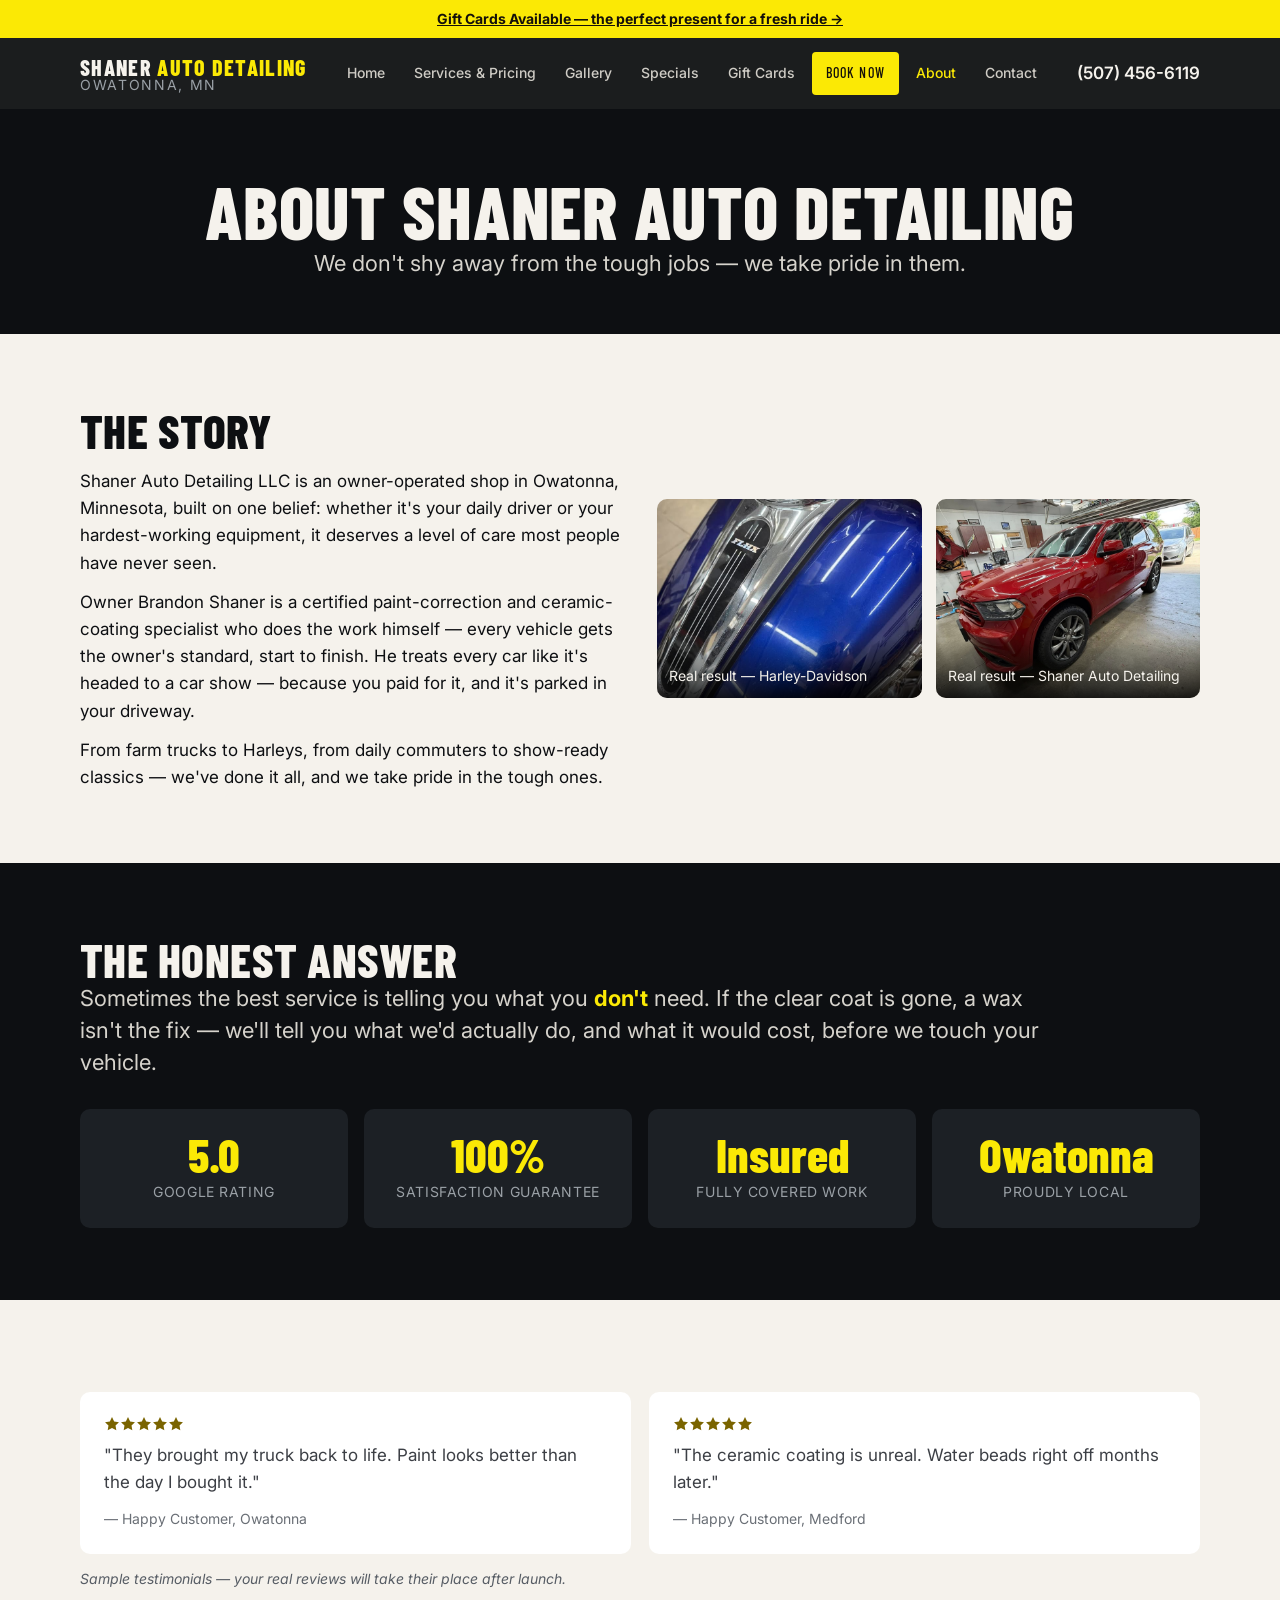
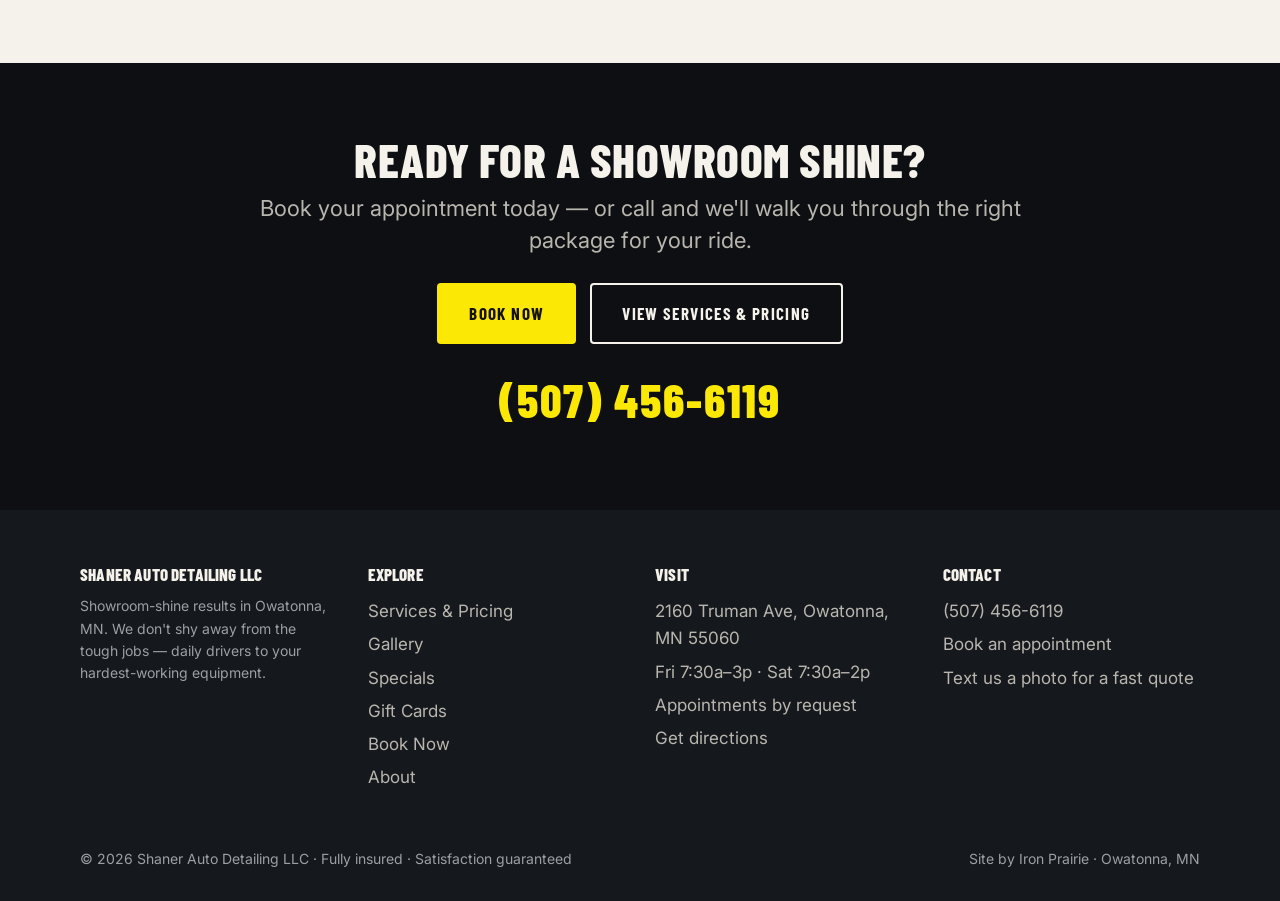
==== about.html @ ca48ada9 "Shaner site — PREVIEW of the taste-audit fixes (noindex, not the production site) Local fixes from t" ====
<!DOCTYPE html>
<html lang="en">
<head>
  <meta name="robots" content="noindex,nofollow">
  <meta name="referrer" content="no-referrer">
<meta charset="UTF-8">
<meta name="viewport" content="width=device-width, initial-scale=1.0">
<title>About Us | Shaner Auto Detailing LLC — Owatonna, MN</title>
<meta name="description" content="Owner-operated auto detailing shop in Owatonna, MN. Brandon Shaner does the work himself. Certified paint correction &amp; ceramic coating specialist. Real results, honest advice.">
<link rel="canonical" href="https://davebunn1.github.io/shaner-auto-detailing-website/about.html">
<meta property="og:title" content="About Us | Shaner Auto Detailing LLC — Owatonna, MN">
<meta property="og:description" content="Owner-operated auto detailing shop in Owatonna, MN. Brandon Shaner does the work himself. Certified paint correction &amp; ceramic coating specialist. Real results, honest advice.">
<meta property="og:type" content="website">
<meta property="og:url" content="https://davebunn1.github.io/shaner-auto-detailing-website/about.html">
<meta property="og:image" content="https://davebunn1.github.io/shaner-auto-detailing-website/images/IMG_6364.JPG">
<meta name="theme-color" content="#0D0F12">
<link rel="preconnect" href="https://fonts.googleapis.com">
<link rel="preconnect" href="https://fonts.gstatic.com" crossorigin>
<link href="https://fonts.googleapis.com/css2?family=Barlow+Condensed:wght@600;700;800&family=Inter:wght@400;500;600&display=swap" rel="stylesheet">
<link rel="stylesheet" href="css/styles.css">
<link rel="icon" href="data:image/svg+xml,<svg xmlns='http://www.w3.org/2000/svg' viewBox='0 0 100 100'><rect width='100' height='100' rx='16' fill='%230D0F12'/><text x='50' y='73' font-family='Arial,Helvetica,sans-serif' font-size='62' font-weight='bold' fill='%23FBE905' text-anchor='middle'>S</text></svg>">
<script type="application/ld+json">
{
  "@context": "https://schema.org",
  "@type": "AutoDetailing",
  "name": "Shaner Auto Detailing LLC",
  "description": "Premium auto detailing, paint correction and ceramic coating in Owatonna, Minnesota.",
  "telephone": "+15074566119",
  "address": { "@type": "PostalAddress", "streetAddress": "2160 Truman Ave", "addressLocality": "Owatonna", "addressRegion": "MN", "postalCode": "55060", "addressCountry": "US" },
  "openingHours": ["Fr 07:30-15:00", "Sa 07:30-14:00"],
  "aggregateRating": { "@type": "AggregateRating", "ratingValue": "5.0", "reviewCount": "4" },
  "sameAs": ["https://www.facebook.com/groups/483912313063211/"]
}
</script>

</head>
<body>
<div class="topbar">
  <a href="gift-cards.html">Gift Cards Available — the perfect present for a fresh ride →</a>
</div>
<header class="site">
  <div class="container nav-wrap">
    <a class="brand" href="index.html">SHANER <span>AUTO DETAILING</span><small>Owatonna, MN</small></a>
    <nav class="main" aria-label="Main">
      <a href="index.html">Home</a>
      <a href="services-pricing.html">Services &amp; Pricing</a>
      <a href="gallery.html">Gallery</a>
      <a href="specials.html">Specials</a>
      <a href="gift-cards.html">Gift Cards</a>
      <a href="book.html" class="btn btn--primary btn-book">Book Now</a>
      <a href="about.html" class="active">About</a>
      <a href="contact.html">Contact</a>
    </nav>
    <div class="header-cta">
      <a class="header-phone" href="tel:+15074566119">(507) 456-6119</a>
      <button class="nav-toggle" aria-label="Menu" aria-expanded="false"><span class="nav-bar" aria-hidden="true"></span><span class="nav-bar" aria-hidden="true"></span><span class="nav-bar" aria-hidden="true"></span></button>
    </div>
  </div>
</header>
<main>
  <section class="page-hero">
    <div class="container">
      <h1 style="color:var(--cream)">About Shaner Auto Detailing</h1>
      <p class="lead" style="color:#d6d3cc">We don't shy away from the tough jobs — we take pride in them.</p>
    </div>
  </section>

  <section class="section--light">
    <div class="container" style="display:grid;grid-template-columns:repeat(auto-fit,minmax(280px,1fr));gap:34px;align-items:center">
      <div>
        <h2>The story</h2>
        <p style="margin-top:14px">Shaner Auto Detailing LLC is an owner-operated shop in Owatonna, Minnesota, built on one belief: whether it's your daily driver or your hardest-working equipment, it deserves a level of care most people have never seen.</p>
        <p style="margin-top:12px">Owner Brandon Shaner is a certified paint-correction and ceramic-coating specialist who does the work himself — every vehicle gets the owner's standard, start to finish. He treats every car like it's headed to a car show — because you paid for it, and it's parked in your driveway.</p>
        <p style="margin-top:12px">From farm trucks to Harleys, from daily commuters to show-ready classics — we've done it all, and we take pride in the tough ones.</p>
      </div>
      <div class="proof-grid" style="grid-template-columns:repeat(auto-fill,minmax(220px,1fr))">
        <figure class="proof-item"><img src="images/IMG_6311.JPG" alt="Harley-Davidson detailed by Shaner Auto Detailing in Owatonna MN" loading="lazy"><figcaption class="proof-cap">Real result — Harley-Davidson</figcaption></figure>
        <figure class="proof-item"><img src="images/IMG_6365.JPG" alt="Real detailing result — Shaner Auto Detailing, Owatonna MN" loading="lazy"><figcaption class="proof-cap">Real result — Shaner Auto Detailing</figcaption></figure>
      </div>
    </div>
  </section>

  <section class="section--dark">
    <div class="container">
      <h2 style="color:var(--cream)">The honest answer</h2>
      <p class="lead" style="color:#d6d3cc;max-width:70ch">Sometimes the best service is telling you what you <b style="color:var(--amber)">don't</b> need. If the clear coat is gone, a wax isn't the fix — we'll tell you what we'd actually do, and what it would cost, before we touch your vehicle.</p>
      <div style="display:grid;grid-template-columns:repeat(auto-fit,minmax(240px,1fr));gap:16px;margin-top:30px">
        <div class="stat"><b>5.0</b><span>Google rating</span></div>
        <div class="stat"><b>100%</b><span>Satisfaction guarantee</span></div>
        <div class="stat"><b>Insured</b><span>Fully covered work</span></div>
        <div class="stat"><b>Owatonna</b><span>Proudly local</span></div>
      </div>
    </div>
  </section>

  <section class="section--light">
    <div class="container">
      <div class="reviews" style="margin-top:20px">
        <div class="review" style="background:#fff;border-color:rgba(13,15,18,.12)">
          <div class="stars"><svg class="stars-svg" viewBox="0 0 120 20" role="img" aria-label="5 out of 5 stars" focusable="false"><path d="M10 1.4l2.7 5.4 6 .9-4.3 4.2 1 6-5.4-2.8-5.4 2.8 1-6L1.3 7.7l6-.9z"/><path d="M10 1.4l2.7 5.4 6 .9-4.3 4.2 1 6-5.4-2.8-5.4 2.8 1-6L1.3 7.7l6-.9z" transform="translate(20 0)"/><path d="M10 1.4l2.7 5.4 6 .9-4.3 4.2 1 6-5.4-2.8-5.4 2.8 1-6L1.3 7.7l6-.9z" transform="translate(40 0)"/><path d="M10 1.4l2.7 5.4 6 .9-4.3 4.2 1 6-5.4-2.8-5.4 2.8 1-6L1.3 7.7l6-.9z" transform="translate(60 0)"/><path d="M10 1.4l2.7 5.4 6 .9-4.3 4.2 1 6-5.4-2.8-5.4 2.8 1-6L1.3 7.7l6-.9z" transform="translate(80 0)"/></svg></div>
          <p>"They brought my truck back to life. Paint looks better than the day I bought it."</p>
          <cite>— Happy Customer, Owatonna</cite>
        </div>
        <div class="review" style="background:#fff;border-color:rgba(13,15,18,.12)">
          <div class="stars"><svg class="stars-svg" viewBox="0 0 120 20" role="img" aria-label="5 out of 5 stars" focusable="false"><path d="M10 1.4l2.7 5.4 6 .9-4.3 4.2 1 6-5.4-2.8-5.4 2.8 1-6L1.3 7.7l6-.9z"/><path d="M10 1.4l2.7 5.4 6 .9-4.3 4.2 1 6-5.4-2.8-5.4 2.8 1-6L1.3 7.7l6-.9z" transform="translate(20 0)"/><path d="M10 1.4l2.7 5.4 6 .9-4.3 4.2 1 6-5.4-2.8-5.4 2.8 1-6L1.3 7.7l6-.9z" transform="translate(40 0)"/><path d="M10 1.4l2.7 5.4 6 .9-4.3 4.2 1 6-5.4-2.8-5.4 2.8 1-6L1.3 7.7l6-.9z" transform="translate(60 0)"/><path d="M10 1.4l2.7 5.4 6 .9-4.3 4.2 1 6-5.4-2.8-5.4 2.8 1-6L1.3 7.7l6-.9z" transform="translate(80 0)"/></svg></div>
          <p>"The ceramic coating is unreal. Water beads right off months later."</p>
          <cite>— Happy Customer, Medford</cite>
        </div>
      </div>
      <p class="review-sample-note" style="color:var(--muted)">Sample testimonials — your real reviews will take their place after launch.</p>
    </div>
  </section>
  <section class="section--dark cta-band">
    <div class="container">
      <h2 style="color:var(--cream)">Ready for a showroom shine?</h2>
      <p class="lead" style="color:#b9b6af">Book your appointment today — or call and we'll walk you through the right package for your ride.</p>
      <div class="cta-actions">
        <a class="btn btn--primary" href="book.html">Book Now</a>
        <a class="btn btn--ghost" href="services-pricing.html">View Services &amp; Pricing</a>
      </div>
      <a class="cta-phone-big" href="tel:+15074566119">(507) 456-6119</a>
    </div>
  </section>
</main>
<footer class="site">
  <div class="container">
    <div class="footer-grid">
      <div>
        <h4>Shaner Auto Detailing LLC</h4>
        <p style="color:var(--muted);font-size:var(--fs-small)">Showroom-shine results in Owatonna, MN. We don't shy away from the tough jobs — daily drivers to your hardest-working equipment.</p>
      </div>
      <div>
        <h4>Explore</h4>
        <ul>
          <li><a href="services-pricing.html">Services &amp; Pricing</a></li>
          <li><a href="gallery.html">Gallery</a></li>
          <li><a href="specials.html">Specials</a></li>
          <li><a href="gift-cards.html">Gift Cards</a></li>
          <li><a href="book.html">Book Now</a></li>
          <li><a href="about.html">About</a></li>
        </ul>
      </div>
      <div>
        <h4>Visit</h4>
        <ul>
          <li>2160 Truman Ave, Owatonna, MN 55060</li>
          <li>Fri 7:30a–3p · Sat 7:30a–2p</li>
          <li>Appointments by request</li>
          <li><a href="contact.html">Get directions</a></li>
        </ul>
      </div>
      <div>
        <h4>Contact</h4>
        <ul>
          <li><a href="tel:+15074566119">(507) 456-6119</a></li>
          <li><a href="book.html">Book an appointment</a></li>
          <li><a href="contact.html">Text us a photo for a fast quote</a></li>
        </ul>
      </div>
    </div>
    <div class="footer-bottom">
      <span>© 2026 Shaner Auto Detailing LLC · Fully insured · Satisfaction guaranteed</span>
      <span>Site by Iron Prairie · Owatonna, MN</span>
    </div>
  </div>
</footer>
<div class="mobile-bar">
  <a class="mb-book" href="book.html">Book Now</a>
  <a class="mb-call" href="tel:+15074566119">Call (507) 456-6119</a>
</div>
<script src="js/scripts.js"></script>
</body>
</html>
---- css/styles.css ----
/* ============================================================
   SHANER AUTO DETAILING LLC — shared design system
   Iron Prairie · 2026-09-06 · premium dark/Shaner-yellow detailing
   Workers: use ONLY classes defined here. Never inline styles.
   ============================================================ */

:root {
  --charcoal: #0D0F12;
  --graphite: #15181C;
  --graphite-2: #1C2025;
  --amber: #FBE905;
  --amber-hover: #E4D600;
  --cream: #F5F2EC;
  --muted: #9AA0A6;
  --line: rgba(245, 242, 236, 0.10);
  --line-light: rgba(13, 15, 18, 0.12);
  --radius: 10px;
  --container: 1120px;
  --shadow: 0 20px 60px rgba(0,0,0,0.45);
  --font-display: "Barlow Condensed", "Arial Narrow", sans-serif;
  --font-body: "Inter", system-ui, -apple-system, sans-serif;

  /* Type scale — five steps, nothing in between (references/type.md §2).
     display / head / lead / body / small */
  --fs-small: 0.875rem;                                        /* 14px  captions, labels, legal */
  --fs-body: 1.0625rem;                                        /* 17px  running text */
  --fs-lead: clamp(1.25rem, 1.05rem + 0.45vw, 1.375rem);       /* 20–22px supporting line, card titles */
  --fs-head: clamp(1.75rem, 1.2rem + 2.2vw, 3rem);             /* 28–48px section headings, prices */
  --fs-display: clamp(2.15rem, 6vw, 4.6rem);                   /* 34–74px page title */
}

* { margin: 0; padding: 0; box-sizing: border-box; }

html { scroll-behavior: smooth; }

body {
  font-family: var(--font-body);
  font-size: var(--fs-body);
  color: var(--charcoal);
  background: var(--cream);
  line-height: 1.6;
  -webkit-font-smoothing: antialiased;
}

img { max-width: 100%; display: block; }
a { color: var(--amber); text-decoration: none; }
a:hover { color: var(--amber-hover); }
ul { list-style: none; }

.container { width: min(var(--container), 92%); margin-inline: auto; }
.sr-only { position: absolute; width: 1px; height: 1px; padding: 0; margin: -1px; overflow: hidden; clip: rect(0 0 0 0); white-space: nowrap; border: 0; }

section { padding: 72px 0; }
.section--dark { background: var(--charcoal); color: var(--cream); }
.section--graphite { background: var(--graphite); color: var(--cream); }
.section--light { background: var(--cream); color: var(--charcoal); }

.eyebrow {
  font-family: var(--font-display);
  text-transform: uppercase;
  letter-spacing: 0.24em;
  font-weight: 700;
  font-size: var(--fs-small);
  color: var(--amber);
  margin-bottom: 10px;
}

h1, h2, h3, h4 {
  font-family: var(--font-display);
  font-weight: 800;
  line-height: 1.02;
  letter-spacing: 0.01em;
  text-transform: uppercase;
}

h1 { font-size: var(--fs-display); text-wrap: balance; }
h2 { font-size: var(--fs-head); text-wrap: balance; }
h3 { font-size: var(--fs-lead); }

.section--light h1, .section--light h2, .section--light h3,
section:not(.section--dark):not(.section--graphite) h2,
section:not(.section--dark):not(.section--graphite) h3 { color: var(--charcoal); }
.section--dark h1, .section--dark h2, .section--dark h3,
.section--graphite h1, .section--graphite h2, .section--graphite h3 { color: var(--cream); }

.lead { font-size: var(--fs-lead); line-height: 1.45; max-width: 60ch; }
.section--dark .lead, .section--graphite .lead { color: #d6d3cc; }
.muted { color: var(--muted); }

/* ---------- Buttons ---------- */
.btn {
  display: inline-block;
  font-family: var(--font-display);
  font-weight: 700;
  text-transform: uppercase;
  letter-spacing: 0.08em;
  font-size: var(--fs-body);
  padding: 15px 30px;
  border-radius: 4px;
  border: 2px solid transparent;
  cursor: pointer;
  transition: all 0.18s ease;
  text-align: center;
}
.btn--primary { background: var(--amber); color: #14100a; }
.btn--primary:hover { background: var(--amber-hover); color: #14100a; transform: translateY(-1px); }
.btn--ghost { border-color: var(--cream); color: var(--cream); background: transparent; }
.btn--ghost:hover { background: rgba(245,242,236,0.10); color: var(--cream); }
.btn--darkghost { border-color: var(--charcoal); color: var(--charcoal); background: transparent; }
.btn--darkghost:hover { background: rgba(13,15,18,0.06); color: var(--charcoal); }
.btn--block { display: block; width: 100%; }
.btn-book { white-space: nowrap; }

/* ---------- Top gift-card strip ---------- */
.topbar {
  background: var(--amber);
  color: #14100a;
  text-align: center;
  font-weight: 600;
  font-size: var(--fs-small);
  padding: 8px 16px;
}
.topbar a { color: #14100a; text-decoration: underline; font-weight: 700; }
.topbar a:hover { color: #000; }

/* ---------- Header ---------- */
header.site {
  position: sticky; top: 0; z-index: 100;
  background: rgba(13,15,18,0.94);
  backdrop-filter: blur(10px);
}
.nav-wrap { display: flex; align-items: center; justify-content: space-between; gap: 20px; padding: 14px 0; }
.brand { font-family: var(--font-display); font-weight: 800; text-transform: uppercase; letter-spacing: 0.06em; color: var(--cream); font-size: var(--fs-lead); line-height: 1; }
.brand span { color: var(--amber); }
.brand small { display: block; font-family: var(--font-body); font-weight: 400; font-size: var(--fs-small); letter-spacing: 0.12em; color: var(--muted); text-transform: uppercase; }
nav.main ul { display: flex; align-items: center; gap: 4px; flex-wrap: wrap; }
nav.main a {
  color: #cfccc5; font-weight: 500; font-size: var(--fs-small);
  padding: 8px 12px; border-radius: 4px;
}
nav.main a:hover { color: var(--cream); }
nav.main a.active { color: var(--amber); }
.header-cta { display: flex; align-items: center; gap: 12px; }
.header-phone { color: var(--cream); font-weight: 600; white-space: nowrap; }
.header-phone:hover { color: var(--amber); }
.nav-toggle { display: none; background: none; border: 0; padding: 8px; color: var(--cream); cursor: pointer; line-height: 0; }
.nav-toggle .nav-bar { display: block; width: 24px; height: 2px; background: currentColor; border-radius: 2px; }
.nav-toggle .nav-bar + .nav-bar { margin-top: 6px; }

/* ---------- Mobile bottom action bar ---------- */
.mobile-bar { display: none; }

/* ---------- Hero ---------- */
.hero {
  position: relative;
  background: var(--charcoal) center/cover no-repeat;
  color: var(--cream);
  text-align: center;
  padding: 96px 0 110px;
  overflow: hidden;
}
.hero::before {
  content: "";
  position: absolute; inset: 0;
  background: linear-gradient(180deg, rgba(13,15,18,0.55) 0%, rgba(13,15,18,0.82) 100%);
}
.hero > .container { position: relative; z-index: 2; }
.hero-logo { display: flex; justify-content: center; margin-bottom: 26px; }
.hero-logo img {
  width: min(500px, 90vw);
  filter: drop-shadow(0 0 34px rgba(251,233,5,0.35));
}
.hero h1 { margin-bottom: 18px; color: var(--cream); }
.hero .lead { margin-inline: auto; margin-bottom: 30px; }
.hero-ctas { display: flex; gap: 14px; justify-content: center; flex-wrap: wrap; }
.hero-wordmark { font-family: var(--font-display); font-weight: 800; font-size: clamp(2.8rem, 8vw, 5rem); letter-spacing: 0.02em; line-height: 0.95; text-transform: uppercase; color: var(--cream); }
.hero-wordmark span { color: var(--amber); }
.hero-wordmark-sub { font-family: var(--font-display); letter-spacing: 0.42em; text-transform: uppercase; font-weight: 600; color: var(--muted); font-size: clamp(0.8rem, 2vw, 1.05rem); margin-top: 6px; }
.hero--home { background-image: url('../images/IMG_6365.JPG'); }

/* ---------- Trust ribbon / stats ---------- */
.trust-ribbon { display: flex; gap: 26px; justify-content: center; flex-wrap: wrap; margin-top: 34px; color: #d6d3cc; font-size: var(--fs-body); font-weight: 500; }
.trust-ribbon b { color: var(--amber); }
.stat-band { display: grid; grid-template-columns: repeat(auto-fit, minmax(190px, 1fr)); gap: 18px; }
.stat { background: var(--graphite-2); border-radius: var(--radius); padding: 22px; text-align: center; }
.stat b { display: block; font-family: var(--font-display); font-size: var(--fs-head); font-weight: 800; color: var(--amber); line-height: 1; }
.stat span { font-size: var(--fs-small); color: var(--muted); text-transform: uppercase; letter-spacing: 0.04em; }

/* ---------- Pillars ---------- */
.pillars { display: grid; grid-template-columns: repeat(auto-fit, minmax(240px, 1fr)); gap: 18px; }
.pillar { background: var(--graphite-2); border-top: 3px solid var(--amber); border-radius: var(--radius); padding: 26px; }
.pillar h3 { color: var(--cream); margin-bottom: 8px; }
.pillar p { color: #b9b6af; font-size: var(--fs-body); }

/* ---------- Package cards ---------- */
.pkg-cards { display: grid; grid-template-columns: repeat(auto-fit, minmax(260px, 1fr)); gap: 20px; align-items: stretch; }
.pkg-card {
  position: relative;
  background: var(--cream);
  border-radius: var(--radius);
  padding: 30px 26px 26px;
  display: flex; flex-direction: column;
}
.section--dark .pkg-card, .section--graphite .pkg-card { background: var(--graphite-2); color: var(--cream); }
.pkg-card--popular { border: 2px solid var(--amber); }
.popular-tag {
  display: inline-block;
  background: var(--amber); color: #14100a;
  font-family: var(--font-display); font-weight: 800; font-size: var(--fs-small); letter-spacing: 0.04em;
  text-transform: uppercase; padding: 4px 12px; border-radius: 20px; white-space: nowrap;
}
.pkg-name { font-family: var(--font-display); font-weight: 800; font-size: var(--fs-lead); text-transform: uppercase; color: var(--charcoal); }
.section--dark .pkg-name, .section--graphite .pkg-name { color: var(--cream); }
.pkg-price { font-family: var(--font-display); font-weight: 800; font-size: var(--fs-head); color: var(--amber); margin: 8px 0 2px; line-height: 1; }
.pkg-price-row { display: flex; align-items: center; flex-wrap: wrap; gap: 6px 12px; margin: 8px 0 2px; }
.pkg-price-row .pkg-price { margin: 0; }
.pkg-price small { font-size: var(--fs-small); font-family: var(--font-body); color: var(--muted); font-weight: 500; }
.pkg-time { font-size: var(--fs-small); color: var(--muted); text-transform: uppercase; letter-spacing: 0.04em; margin-bottom: 14px; }
.pkg-includes { flex: 1; margin-bottom: 20px; }
.pkg-includes li { padding: 5px 0 5px 26px; position: relative; font-size: var(--fs-body); color: #3c3f45; }
.section--dark .pkg-includes li, .section--graphite .pkg-includes li { color: #c9c6bf; }
.pkg-includes li::before { content: "✓"; position: absolute; left: 0; color: var(--amber); font-weight: 700; }
.pkg-note { font-size: var(--fs-small); color: var(--muted); margin-bottom: 14px; }

/* ---------- Add-ons ---------- */
.addons { display: grid; grid-template-columns: repeat(auto-fit, minmax(230px, 1fr)); gap: 10px 26px; }
.addon { display: flex; justify-content: space-between; gap: 14px; padding: 9px 0; font-size: var(--fs-body); }
.section--dark .addon, .section--graphite .addon { border-color: var(--line); color: #d6d3cc; }
.addon b { color: var(--amber); white-space: nowrap; }

/* ---------- Proof / gallery ---------- */
.proof-grid { display: grid; grid-template-columns: repeat(auto-fill, minmax(250px, 1fr)); gap: 14px; }
.proof-item { position: relative; border-radius: var(--radius); overflow: hidden; }
.proof-item img { width: 100%; aspect-ratio: 4/3; object-fit: cover; transition: transform 0.3s ease; }
.proof-item:hover img { transform: scale(1.04); }
.proof-cap { position: absolute; left: 0; right: 0; bottom: 0; padding: 26px 12px 10px; font-size: var(--fs-small); color: var(--cream); background: linear-gradient(transparent, rgba(0,0,0,0.85)); }
.proof-cap a { display: block; font-weight: 700; color: var(--amber); }
.proof-cap a:hover { color: var(--amber-hover); }
.gallery-tabs { display: flex; gap: 8px; flex-wrap: wrap; margin-bottom: 24px; }
.gallery-tab { border: 1px solid var(--line-light); background: transparent; color: var(--charcoal); font-family: var(--font-display); text-transform: uppercase; letter-spacing: 0.08em; font-weight: 700; padding: 8px 18px; border-radius: 30px; cursor: pointer; }
.section--dark .gallery-tab, .section--graphite .gallery-tab { border-color: var(--line); color: var(--cream); }
.gallery-tab.active { background: var(--amber); border-color: var(--amber); color: #14100a; }
.gallery-grid { display: grid; grid-template-columns: repeat(auto-fill, minmax(220px, 1fr)); gap: 12px; }
.gallery-grid .proof-item { cursor: zoom-in; }
.gallery-item.hidden { display: none; }

/* ---------- Before/after slider ---------- */
.beforeafter { position: relative; width: 100%; max-width: 720px; margin-inline: auto; aspect-ratio: 16/10; overflow: hidden; border-radius: var(--radius); user-select: none; touch-action: none; }
.beforeafter img { position: absolute; inset: 0; width: 100%; height: 100%; object-fit: cover; pointer-events: none; }
.beforeafter .ba-after { clip-path: inset(0 0 0 50%); }
.beforeafter .ba-divider { position: absolute; top: 0; bottom: 0; left: 50%; width: 3px; background: var(--amber); cursor: ew-resize; transform: translateX(-50%); }
.beforeafter .ba-handle { position: absolute; top: 50%; left: 50%; transform: translate(-50%, -50%); width: 44px; height: 44px; border-radius: 50%; background: var(--amber); color: #14100a; display: grid; place-items: center; font-size: 1.1rem; box-shadow: 0 4px 14px rgba(0,0,0,0.5); }
.ba-label { position: absolute; top: 12px; font-family: var(--font-display); font-weight: 700; letter-spacing: 0.12em; text-transform: uppercase; font-size: var(--fs-small); background: rgba(13,15,18,0.75); color: var(--cream); padding: 4px 12px; border-radius: 20px; }
.ba-label--before { left: 12px; }
.ba-label--after { right: 12px; }

/* ---------- Reviews ---------- */
.reviews { display: grid; grid-template-columns: repeat(auto-fit, minmax(280px, 1fr)); gap: 18px; }
.review { background: var(--graphite-2); border-radius: var(--radius); padding: 24px; }
.review .stars { color: var(--amber); margin-bottom: 10px; }
.review .stars-svg { display: block; width: 96px; height: 16px; fill: currentColor; }
.star-inline { width: 0.95em; height: 0.95em; fill: currentColor; vertical-align: -0.08em; }
.review p { color: #d6d3cc; font-size: var(--fs-body); }
.review cite { display: block; margin-top: 12px; font-style: normal; color: var(--muted); font-size: var(--fs-small); }
.review-sample-note { font-size: var(--fs-small); color: var(--muted); font-style: italic; margin-top: 14px; max-width: 62ch; }

/* ---------- FAQ ---------- */
.faq details { background: var(--graphite-2); border-radius: var(--radius); padding: 16px 20px; margin-bottom: 10px; }
.faq summary { cursor: pointer; font-weight: 600; color: var(--cream); }
.faq details p { color: #b9b6af; margin-top: 10px; font-size: var(--fs-body); max-width: 62ch; }

/* ---------- Demo badge / gift denoms / booking demo ---------- */
.demo-badge {
  display: inline-block;
  border: 2px dashed var(--amber);
  color: var(--amber);
  font-family: var(--font-display); font-weight: 700; text-transform: uppercase;
  letter-spacing: 0.04em; font-size: var(--fs-small);
  padding: 6px 14px; border-radius: 4px;
}
.offer-deadline {
  display: inline-block;
  background: rgba(251,233,5,0.14);
  border: 1px solid var(--amber);
  color: var(--amber);
  font-family: var(--font-display); font-weight: 700; text-transform: uppercase;
  letter-spacing: 0.04em; font-size: var(--fs-small);
  padding: 5px 14px; border-radius: 20px;
  margin-bottom: 12px;
}
button.gift-denom { font: inherit; color: var(--cream); cursor: pointer; }
button.gift-denom span { display: block; margin-top: 4px; }
.gift-denoms { display: grid; grid-template-columns: repeat(auto-fit, minmax(180px, 1fr)); gap: 16px; max-width: 820px; margin-inline: auto; }
.gift-denom { background: var(--graphite-2); border: 1px solid var(--line); border-radius: var(--radius); padding: 24px 18px; text-align: center; cursor: pointer; transition: all 0.18s ease; }
.gift-denom:hover { border-color: var(--amber); transform: translateY(-2px); }
.gift-denom b { font-family: var(--font-display); font-size: var(--fs-head); font-weight: 800; color: var(--amber); display: block; }
.gift-denom span { color: var(--muted); font-size: var(--fs-small); }
.giftcard-visual { max-width: 380px; margin-inline: auto; border-radius: 14px; overflow: hidden; box-shadow: var(--shadow); border: 1px solid var(--line); }
.giftcard-visual img { width: 100%; aspect-ratio: 5/3; object-fit: cover; }
.booking-demo { max-width: 640px; margin-inline: auto; background: var(--graphite-2); border: 1px solid var(--line); border-radius: var(--radius); padding: 28px; text-align: left; }
.booking-demo h3 { color: var(--cream); }
.demo-calendar { display: grid; grid-template-columns: repeat(7, 1fr); gap: 6px; margin: 16px 0; }
.demo-calendar .day { aspect-ratio: 1; border-radius: 6px; border: 1px solid var(--line); display: grid; place-items: center; font-size: var(--fs-small); color: #b9b6af; }
.demo-calendar .day.available { background: rgba(251,233,5,0.16); color: var(--amber); border-color: rgba(251,233,5,0.5); font-weight: 600; }
.demo-calendar .day.unavailable { opacity: 0.28; }
.demo-fields { display: grid; gap: 10px; margin: 16px 0; }
.demo-fields input, .demo-fields select {
  width: 100%; background: var(--charcoal); border: 1px solid var(--line); color: var(--cream);
  border-radius: 6px; padding: 12px 14px; font-family: var(--font-body); font-size: var(--fs-body);
}
.demo-fields input:focus, .demo-fields select:focus { outline: none; border-color: var(--amber); }

/* ---------- Modal ---------- */
.modal-overlay { position: fixed; inset: 0; background: rgba(10,10,12,0.78); display: none; align-items: center; justify-content: center; z-index: 300; padding: 20px; }
.modal-overlay.open { display: flex; }
.modal { background: var(--graphite); color: var(--cream); border: 1px solid var(--line); border-radius: 14px; max-width: 500px; width: 100%; padding: 30px; position: relative; box-shadow: var(--shadow); }
.modal h3 { color: var(--cream); }
.modal .close-modal { position: absolute; top: 14px; right: 16px; background: none; border: 0; color: var(--muted); font-size: 1.6rem; cursor: pointer; line-height: 1; }
.modal p { color: #b9b6af; }
.modal .demo-fields { margin-top: 14px; }
.modal-note { margin-top: 16px; font-size: var(--fs-small); color: var(--amber); }

/* ---------- CTA band / footer ---------- */
.cta-band { text-align: center; }
.cta-band h2 { margin-bottom: 10px; }
.cta-band .lead { margin-inline: auto; margin-bottom: 26px; }
.cta-actions { display: flex; gap: 14px; justify-content: center; flex-wrap: wrap; }
.cta-phone-big { display: inline-block; margin-top: 18px; font-family: var(--font-display); font-size: var(--fs-head); font-weight: 800; color: var(--amber); letter-spacing: 0.04em; }
.cta-phone-big:hover { color: var(--amber-hover); }

footer.site { background: var(--graphite); color: #b9b6af; padding: 56px 0 30px; }
.footer-grid { display: grid; grid-template-columns: repeat(auto-fit, minmax(220px, 1fr)); gap: 30px; margin-bottom: 30px; }
footer h4 { color: var(--cream); font-size: var(--fs-body); margin-bottom: 12px; }
footer a { color: #b9b6af; }
footer a:hover { color: var(--amber); }
footer li { padding: 3px 0; font-size: var(--fs-body); }
.footer-bottom { padding-top: 24px; font-size: var(--fs-small); color: var(--muted); display: flex; justify-content: space-between; gap: 12px; flex-wrap: wrap; }

/* ---------- Page hero (inner pages) ---------- */
.page-hero { background: var(--charcoal); color: var(--cream); padding: 64px 0 54px; text-align: center; }
.page-hero h1 { color: var(--cream); }
.page-hero .lead { margin-inline: auto; color: #d6d3cc; max-width: 64ch; }

/* ---------- Map / contact ---------- */
.map-frame { border: 0; width: 100%; height: 380px; border-radius: var(--radius); filter: saturate(0.85); }
.contact-grid { display: grid; grid-template-columns: 1.1fr 1fr; gap: 26px; align-items: start; }
.contact-info-card { background: var(--graphite-2); border: 1px solid var(--line); border-radius: var(--radius); padding: 26px; }
.contact-info-card li { padding: 8px 0; color: #d6d3cc; border-bottom: 1px solid var(--line); }
.contact-info-card li:last-child { border-bottom: 0; }
.contact-info-card b { color: var(--amber); }

/* ---------- Lightbox ---------- */
.lightbox { position: fixed; inset: 0; background: rgba(8,9,11,0.94); display: none; align-items: center; justify-content: center; z-index: 400; padding: 3vh 3vw; }
.lightbox.open { display: flex; }
.lightbox img { max-width: 100%; max-height: 88vh; border-radius: 8px; }
.lightbox .lb-cap { position: absolute; bottom: 2vh; left: 0; right: 0; text-align: center; color: var(--cream); font-size: var(--fs-small); }
.lightbox .lb-close, .lightbox .lb-prev, .lightbox .lb-next { position: absolute; background: rgba(13,15,18,0.7); border: 0; color: var(--cream); width: 46px; height: 46px; border-radius: 50%; cursor: pointer; font-size: 1.4rem; }
.lightbox .lb-close { top: 18px; right: 18px; }
.lightbox .lb-prev { left: 14px; top: 50%; transform: translateY(-50%); }
.lightbox .lb-next { right: 14px; top: 50%; transform: translateY(-50%); }

/* ---------- Responsive ---------- */
@media (max-width: 860px) {
  nav.main { display: none; }
  nav.main.open { display: flex; position: absolute; top: 100%; left: 0; right: 0; background: var(--graphite); flex-direction: column; padding: 14px 6%; border-bottom: 1px solid var(--line); }
  .nav-toggle { display: block; }
  .header-phone { display: none; }
  section { padding: 52px 0; }
  .contact-grid { grid-template-columns: 1fr; }
  .mobile-bar {
    display: flex; position: fixed; bottom: 0; left: 0; right: 0; z-index: 200;
    background: var(--charcoal); border-top: 1px solid var(--line);
  }
  .mobile-bar a { flex: 1; text-align: center; padding: 15px 6px; font-family: var(--font-display); font-weight: 700; text-transform: uppercase; letter-spacing: 0.06em; font-size: var(--fs-small); }
  .mobile-bar .mb-book { background: var(--amber); color: #14100a; }
  .mobile-bar .mb-call { color: var(--cream); border-left: 1px solid var(--line); }
  body { padding-bottom: 54px; }
}

@media (max-width: 520px) {
  .btn { padding: 13px 20px; font-size: var(--fs-body); }
  .proof-grid, .gallery-grid { grid-template-columns: repeat(auto-fill, minmax(150px, 1fr)); }
}

/* ============================================================
   CONTRAST & READABILITY FIXES (rendered-audit driven, 09-06).
   Principles from real on-screen computed styles:
   - #FBE905 yellow = FILL + DARK-surface text only (1.12:1 on white).
   - On LIGHT surfaces text accents are charcoal/readable grays;
     where Dave wants yellow, it's a SOLID yellow pill w/ dark text.
   - Dark cards nested inside light sections re-assert their own
     colors (never inherit light-surface overrides).
   ============================================================ */
/* Light-section headings pre-line: crisp charcoal (kills brown-gold mud) */
.section--light .eyebrow { color: #14100A; }
/* Muted text must be darker on light cream; dark tiles nested in light
   sections re-assert the dark-background muted */
.section--light { --muted: #565C64; }
.section--light .gift-denom { --muted: #9AA0A6; }

/* Light-surface inline text links only (no class => not a button);
   dark nested cards re-overridden below */
.section--light p a:not([class]),
.section--light li a:not([class]) {
  color: #14100A;
  text-decoration: underline;
  text-decoration-color: rgba(122,100,0,0.55);
  text-underline-offset: 3px;
}
.section--light p a:not([class]):hover,
.section--light li a:not([class]):hover { color: #6E5B00; text-decoration-color: #6E5B00; }

/* Prices on LIGHT cards = solid yellow pill, dark text (yellow + readable) */
.section--light .pkg-price {
  display: inline-block;
  background: var(--amber);
  color: #14100A;
  padding: 6px 14px;
  border-radius: 6px;
  margin: 10px 0 4px;
}
.section--light .pkg-price small { color: #565C64; font-size: var(--fs-small); padding-left: 2px; }

/* Offer chips on light cards = solid yellow pill too */
.section--light .offer-deadline {
  display: inline-block;
  background: var(--amber);
  color: #14100A;
  border: none;
  font-weight: 700;
}
.section--light .pkg-includes li::before { color: #7A6400; }
.section--light .demo-badge { border-color: #7A6400; color: #7A6400; }
.section--light .pkg-note, .section--light .pkg-time { color: #565C64; }
.section--light .modal-note { color: #565C64; }

/* Pillar cards are DARK (graphite) even inside light sections */
.section--light .pillar h3 { color: var(--cream) !important; }

/* Header nav "Book Now" button: nav.main a gray rule must not win */
nav.main a.btn--primary,
nav.main a.btn--primary.active,
nav.main a.btn--primary:hover { color: #14100A; }

/* Ghost buttons on dark cards must be light, not charcoal */
.section--dark .btn--darkghost,
.section--graphite .btn--darkghost {
  color: var(--cream);
  border-color: rgba(245,242,236,0.50);
}
.section--dark .btn--darkghost:hover,
.section--graphite .btn--darkghost:hover {
  background: rgba(245,242,236,0.10);
  color: var(--cream);
}

/* White review cards inside light sections: dark quote text */
.section--light .review p { color: #3C3F45; }
.section--light .review cite { color: #6A6F76; }
.section--light .review .stars { color: #7A6400; }
.section--light .review-sample-note { color: #565C64; }

/* contact-info-card is a DARK card inside the light contact section */
.section--light .contact-info-card li a,
.section--light .contact-info-card li a:hover { color: var(--amber); text-decoration: none; }

/* ---------- Promo card (light section) ---------- */
.promo-card { background: #fff; border-radius: var(--radius); padding: 26px; }
.section--light .pkg-price .popular-tag { background: #14100A; color: var(--amber); }

/* ============================================================
   MOTION — the hero arrives once, sections rise as they come up.
   Transform and opacity only; the reduced-motion page is the
   finished page (references/motion.md).
   ============================================================ */
@keyframes rise {
  from { opacity: 0; transform: translateY(16px); }
  to   { opacity: 1; transform: none; }
}

@media (prefers-reduced-motion: no-preference) {
  .hero-logo, .hero h1, .hero .lead, .hero-ctas, .trust-ribbon {
    animation: rise 0.6s cubic-bezier(.2,.7,.3,1) both;
  }
  .hero h1 { animation-delay: 0.10s; }
  .hero .lead { animation-delay: 0.18s; }
  .hero-ctas { animation-delay: 0.26s; }
  .trust-ribbon { animation-delay: 0.34s; }

  .js [data-reveal] {
    opacity: 0;
    transform: translateY(18px);
    transition: opacity 0.45s ease, transform 0.45s cubic-bezier(.2,.7,.3,1);
    transition-delay: var(--delay, 0ms);
  }
  .js [data-reveal].is-in { opacity: 1; transform: none; }
}
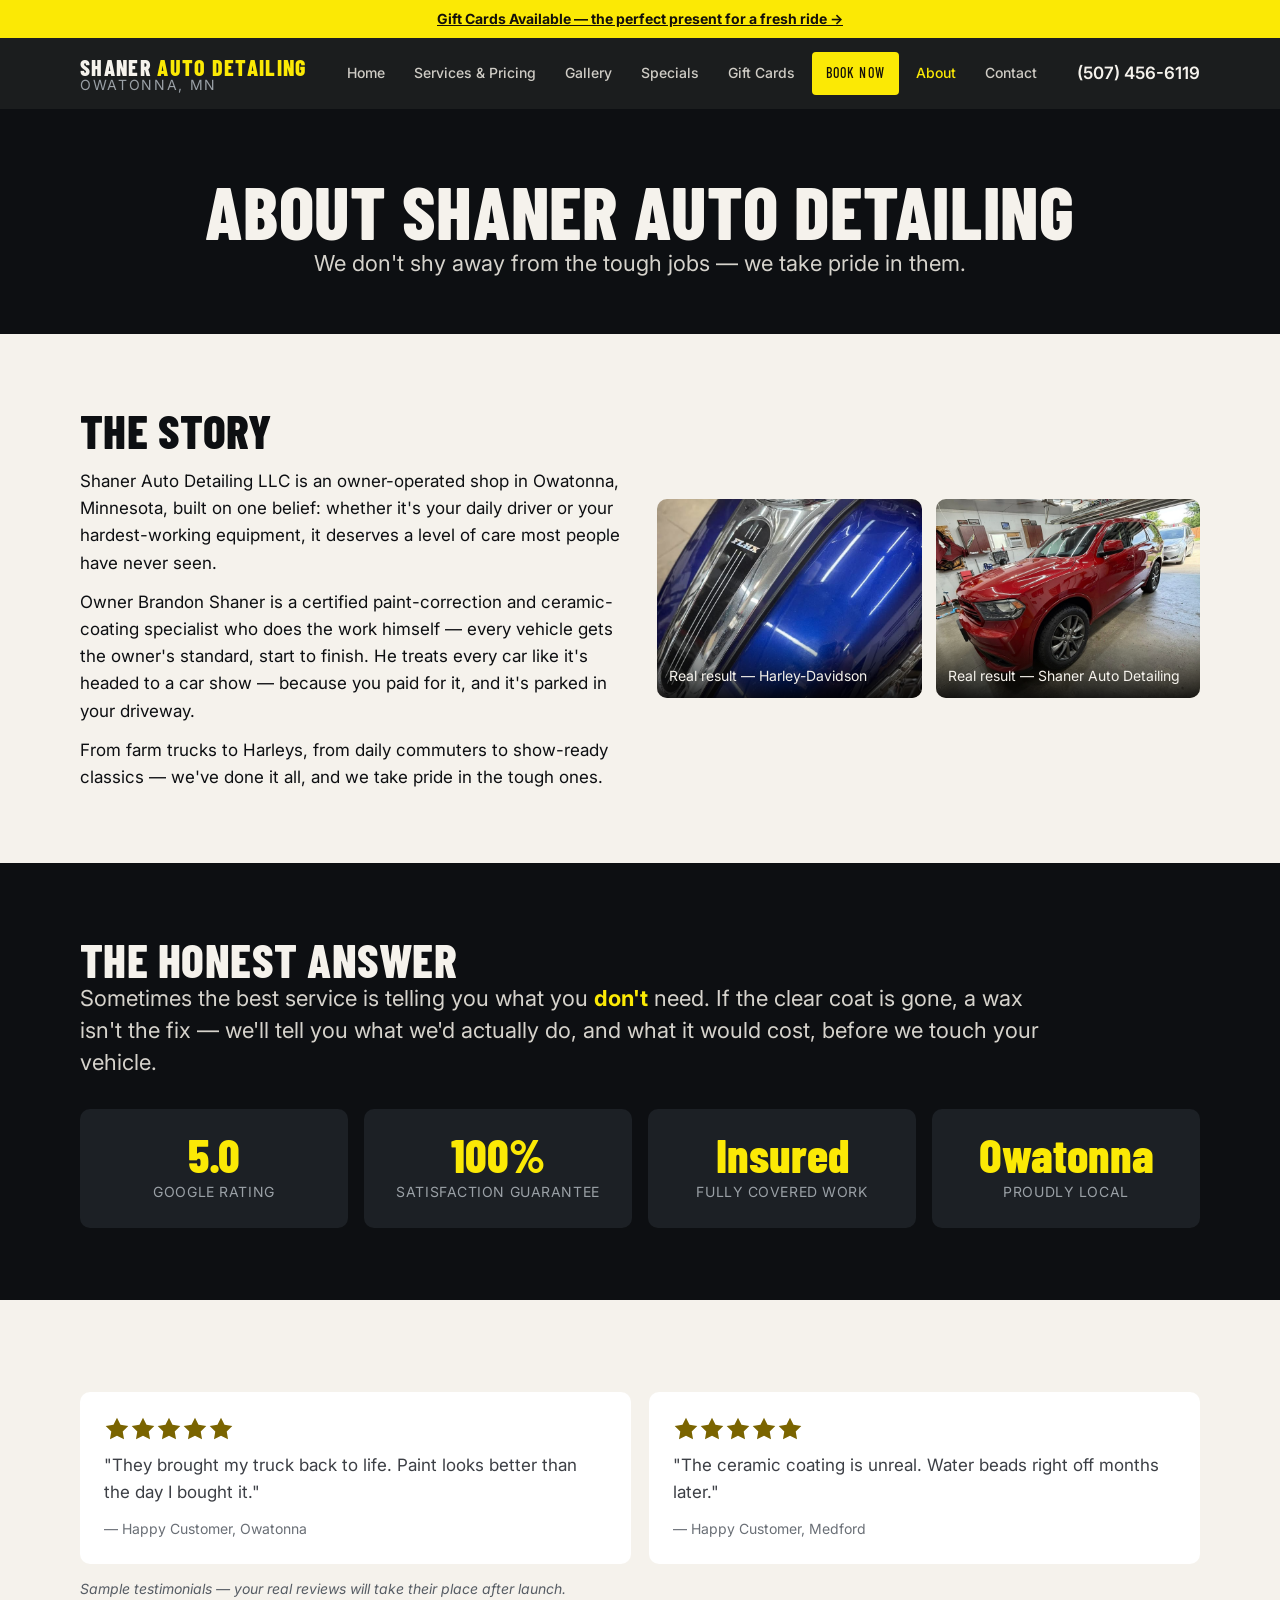
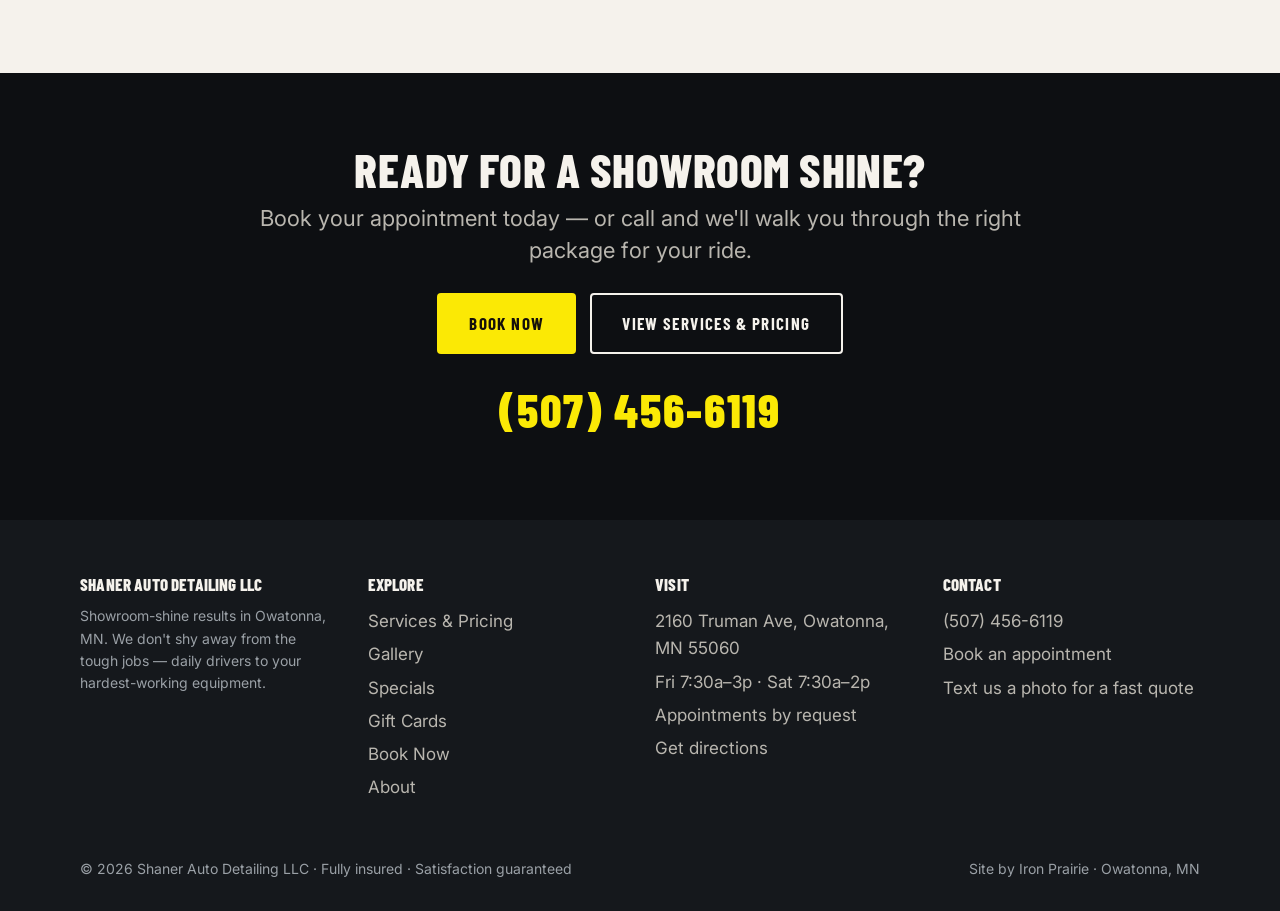
==== commit dc510ea5: "Cache-bust the stylesheet on the preview (GitHub Pages caches assets 10 min)" ====
--- a/about.html
+++ b/about.html
@@ -17,7 +17,7 @@
 <link rel="preconnect" href="https://fonts.googleapis.com">
 <link rel="preconnect" href="https://fonts.gstatic.com" crossorigin>
 <link href="https://fonts.googleapis.com/css2?family=Barlow+Condensed:wght@600;700;800&family=Inter:wght@400;500;600&display=swap" rel="stylesheet">
-<link rel="stylesheet" href="css/styles.css">
+<link rel="stylesheet" href="css/styles.css?v=20261026a">
 <link rel="icon" href="data:image/svg+xml,<svg xmlns='http://www.w3.org/2000/svg' viewBox='0 0 100 100'><rect width='100' height='100' rx='16' fill='%230D0F12'/><text x='50' y='73' font-family='Arial,Helvetica,sans-serif' font-size='62' font-weight='bold' fill='%23FBE905' text-anchor='middle'>S</text></svg>">
 <script type="application/ld+json">
 {
--- a/css/styles.css
+++ b/css/styles.css
@@ -495,3 +495,31 @@
   }
   .js [data-reveal].is-in { opacity: 1; transform: none; }
 }
+
+/* ============================================================
+   BRAND RESTORE — re-QC 2026-10-25
+   Dave: "the box colors are not right. Some are not the bright yellow."
+   The no-shadow / no-outline pass deleted three brand expressions:
+   the Most Popular card's yellow glow, the package cards' outline and
+   ground shadow, and the review stars' visual weight. The vendored
+   taste rules say the brand wins: "if the brand itself requires a
+   banned device, keep the brand". Everything here restores prior
+   values — no new colour, no new typeface.
+   ============================================================ */
+/* 1. Package cards are boxed again (1px outline + soft ground shadow). */
+.pkg-card {
+  border: 1px solid var(--line-light);
+  box-shadow: 0 6px 24px rgba(13,15,18,0.06);
+}
+.section--dark .pkg-card, .section--graphite .pkg-card { border-color: var(--line); }
+
+/* 2. Most Popular keeps its AMBER outline and gets its yellow glow back.
+      Two classes beat the single-class section rule above on dark sections,
+      where the outline used to fall back to the 10%-cream hairline. */
+.pkg-card.pkg-card--popular {
+  border: 2px solid var(--amber);
+  box-shadow: 0 18px 44px rgba(251,233,5,0.18);
+}
+
+/* 3. Review stars back to their pre-pass visual weight (was 26px tall). */
+.review .stars-svg { width: 156px; height: 26px; }
